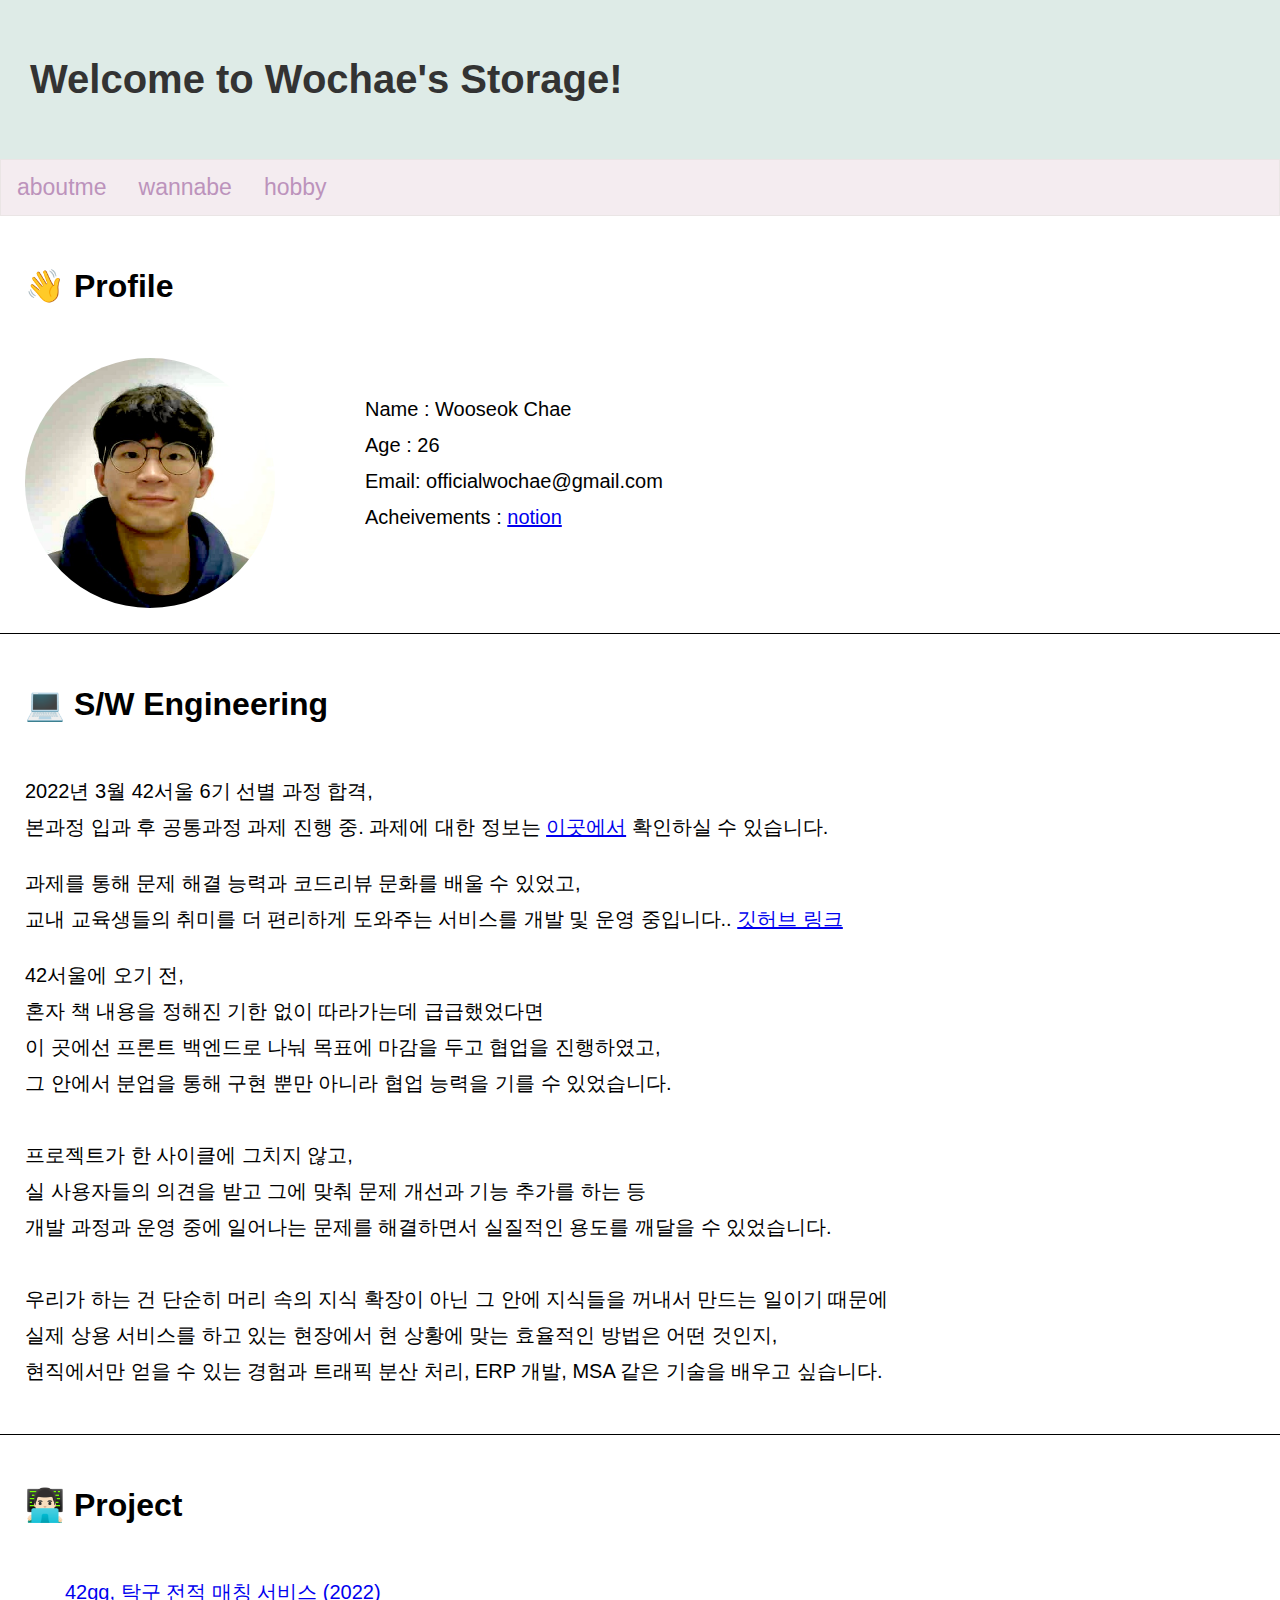
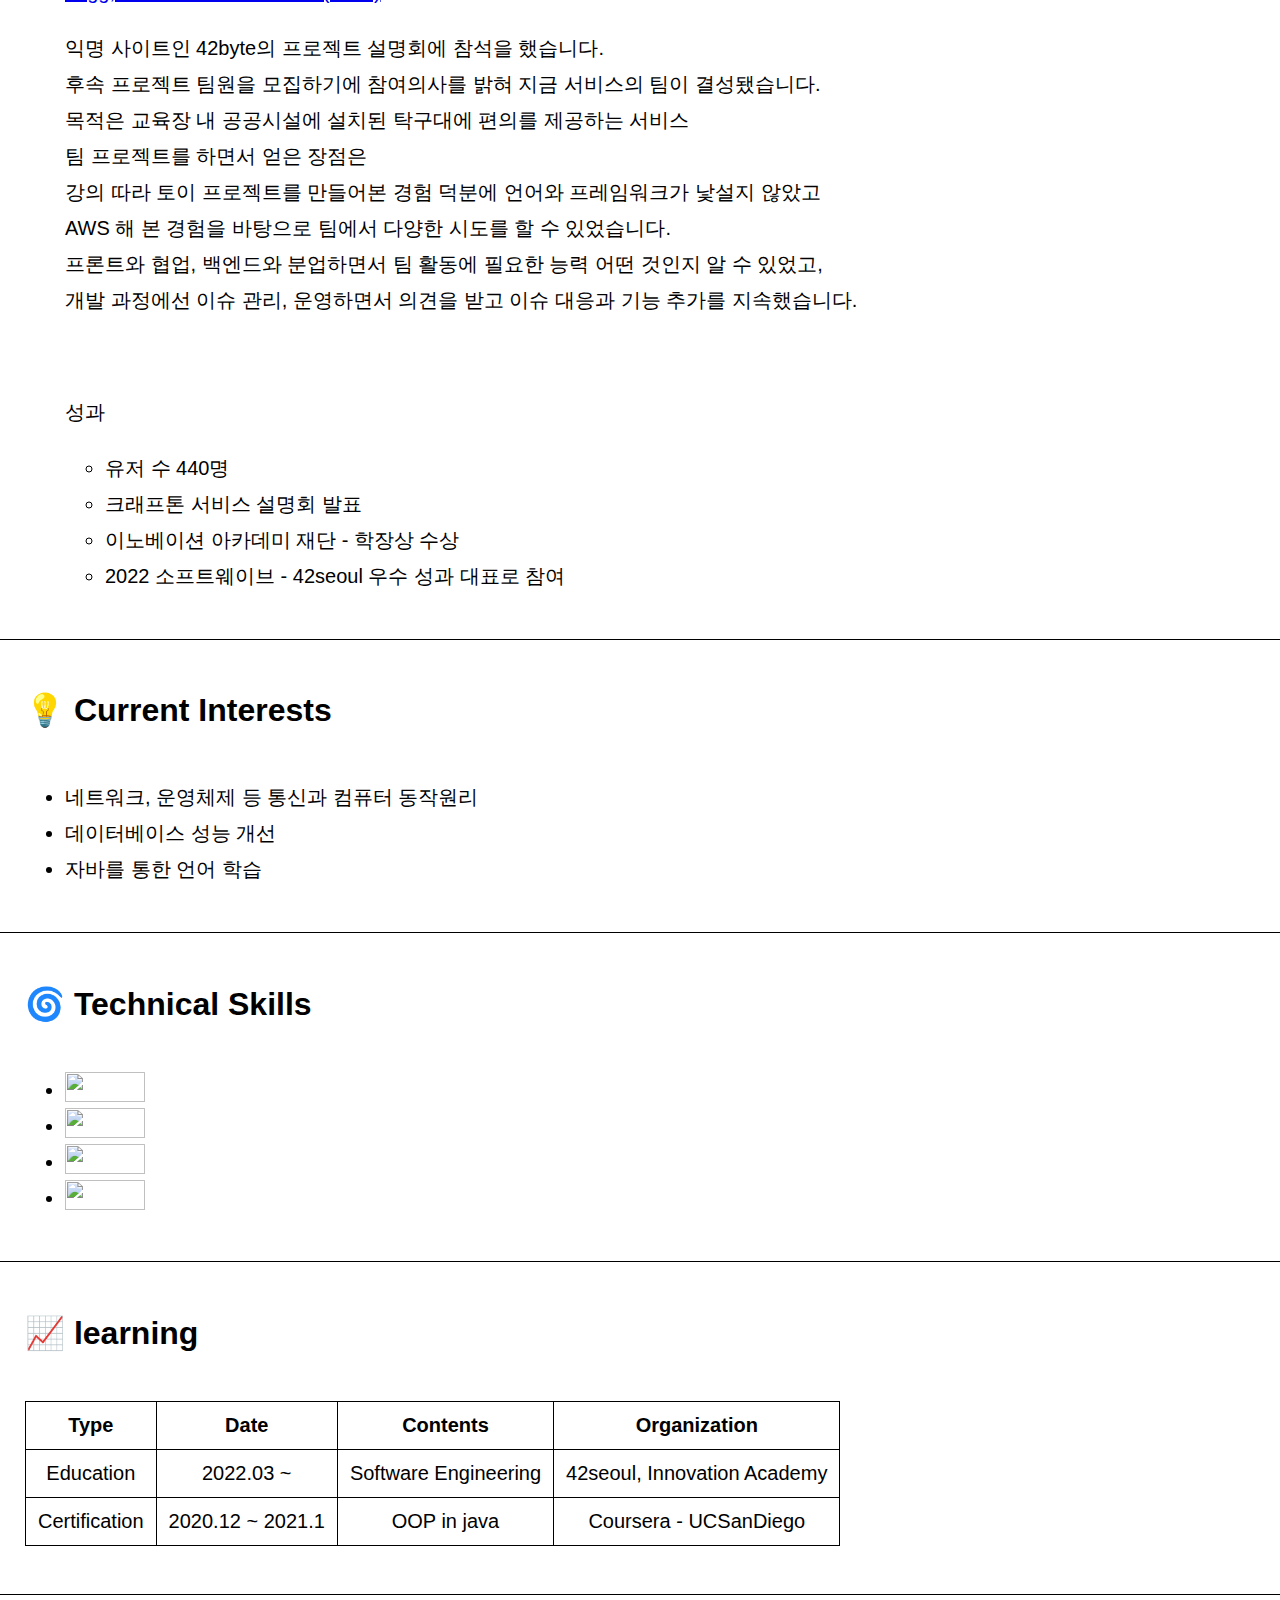
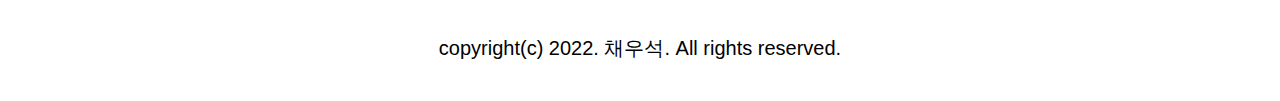
==== aboutme.html @ 33ba352e "Add files via upload" ====
<!doctype html>
<html>
    
    <head>
        <title>Wochae's aboutme.html</title>
        <meta charset="utf-8">
        <link rel="stylesheet" type="text/css" href="aboutme_html.css"/>
    </head>

    <body>
        <header>
            <div class="header">
                <h1> Welcome to Wochae's Storage! </h1>
            </div>
        </header>

        <nav>
            <div class="nav">
                <ul id="ul">
                    <li> <a href="aboutme.html">aboutme</a></li>
                    <li> <a href="wannabe.html">wannabe</a></li>
                    <li> <a href="hobby.html">hobby</a></li>
                </ul>
            </div>
        </nav>

        <main>

            <div class="container">
                <div class="content">
                    <div class="container text">
                        <h2> 👋 Profile </h2>
                        <div class="container img">
                            <img id="myimg" src="wochae.jpg" alt="img">
                        </div>
                        <p> <br>
                            Name : Wooseok Chae <br>
                            Age  : 26 <br>
                            Email: officialwochae@gmail.com <br>
                            Acheivements : <a href="https://mewing-danthus-0a0.notion.site/152cb3b4c38e4b6ea898983ad7b1de63">notion</a>
                        </p>
                    </div>
                </div>
            </div>


            <div class="container">
                <div class="content">
                    <div class="container text">
                        <h2> 💻 S/W Engineering </h2>
                        <p> 2022년 3월 42서울 6기 선별 과정 합격, <br>
                            본과정 입과 후 공통과정 과제 진행 중. 과제에 대한 정보는 <a href="https://www.github.com/wochae/42Cursus">이곳에서</a> 확인하실 수 있습니다.<br>
                        <p> 과제를 통해 문제 해결 능력과 코드리뷰 문화를 배울 수 있었고, <br>
                            교내 교육생들의 취미를 더 편리하게 도와주는 서비스를 개발 및 운영 중입니다.. <a href="https://github.com/42organization/42gg.server.dev">깃허브 링크</a></p>
                        </p>
                        <p> 42서울에 오기 전,<br>
                            혼자 책 내용을 정해진 기한 없이 따라가는데 급급했었다면 <br>
                            이 곳에선 프론트 백엔드로 나눠 목표에 마감을 두고 협업을 진행하였고, <br>
                            그 안에서 분업을 통해 구현 뿐만 아니라 협업 능력을 기를 수 있었습니다. <br>                        
                            <br>
                            프로젝트가 한 사이클에 그치지 않고,<br>
                            실 사용자들의 의견을 받고 그에 맞춰 문제 개선과 기능 추가를 하는 등 <br>
                            개발 과정과 운영 중에 일어나는 문제를 해결하면서 실질적인 용도를 깨달을 수 있었습니다. <br>
                            <br>
                            우리가 하는 건 단순히 머리 속의 지식 확장이 아닌 그 안에 지식들을 꺼내서 만드는 일이기 때문에 <br>
                            실제 상용 서비스를 하고 있는 현장에서 현 상황에 맞는 효율적인 방법은 어떤 것인지, <br>
                            현직에서만 얻을 수 있는 경험과 트래픽 분산 처리, ERP 개발, MSA 같은 기술을 배우고 싶습니다.<br>
                        </p>
                    </div>
                </div>
            </div>
            
            <div class="container">
                <div class="content">
                    <h2 style="font-size: xx-large">👨🏻‍💻 Project </h2>
                    <ul style="line-height: 180%; font-size: 20px;">
                        <a href="https://github.com/42organization/42gg.server.dev">42gg, 탁구 전적 매칭 서비스 (2022)</a><br>
                        <p>
                            익명 사이트인 42byte의 프로젝트 설명회에 참석을 했습니다.<br>
                            후속 프로젝트 팀원을 모집하기에 참여의사를 밝혀 지금 서비스의 팀이 결성됐습니다.<br>
                            목적은 교육장 내 공공시설에 설치된 탁구대에 편의를 제공하는 서비스<br>
                            팀 프로젝트를 하면서 얻은 장점은 <br>
                            강의 따라 토이 프로젝트를 만들어본 경험 덕분에 언어와 프레임워크가 낯설지 않았고 <br>
                            AWS 해 본 경험을 바탕으로 팀에서 다양한 시도를 할 수 있었습니다. <br>
                            프론트와 협업, 백엔드와 분업하면서 팀 활동에 필요한 능력 어떤 것인지 알 수 있었고, <br> 
                            개발 과정에선 이슈 관리, 운영하면서 의견을 받고 이슈 대응과 기능 추가를 지속했습니다. <br>
                        </p>
                        <br>
                        <p> 성과 <br>
                            <ul>
                                <li>유저 수 440명</li> <br>
                                <li>크래프톤 서비스 설명회 발표</li> <br>
                                <li>이노베이션 아카데미 재단 - 학장상 수상</li> <br>
                                <li>2022 소프트웨이브 - 42seoul 우수 성과 대표로 참여</li> <br>
                            </ul>
                        </p>
                    </ul>
                </div>
            </div>
        
            <div class="container">
                <div class="content">
                    <h2 style="font-size: xx-large">💡 Current Interests </h2>
                    <ul id="interest_ul" style="line-height: 180%; font-size: 20px;">
                        <li> 네트워크, 운영체제 등 통신과 컴퓨터 동작원리 </li> <br>
                        <li> 데이터베이스 성능 개선 </li> <br>
                        <li> 자바를 통한 언어 학습 </li> <br>
                    </ul>
                </div>
            </div>
            

            <div class="container">
                <div class="content">
                    <h2 style="font-size: xx-large"> 🌀 Technical Skills</h2>

                    <ul id="interest_ul" style="line-height: 180%; font-size: 20px;">
                        <li><img src="https://img.shields.io/badge/C-A8B9CC?style=for-the-badge&logo=C&logoColor=white"> </li> <br>
                        <li><img src="https://img.shields.io/badge/JAVA-007396?style=for-the-badge&logo=JAVA&logoColor=white"></li> <br>
                        <li><img src="https://img.shields.io/badge/MySQL-4479A1?style=for-the-badge&logo=MySQL&logoColor=white"></li> <br>
                        <li><img src="https://img.shields.io/badge/python-3670A0?style=for-the-badge&logo=python&logoColor=ffdd54"/></li><br>
                    </ul>
                </div>
            </div>
            
            <div class="container">
                <div class="content">
                    <h2 style="font-size: xx-large"> 📈 learning </h2>
                    <div class="table" style="font-size: 20px">
                        <table style="border-collapse:collapse">
                            <tr>
                                <th> Type </th>
                                <th> Date </th>
                                <th> Contents </th>
                                <th> Organization </th>
                            </tr>
                    
                            <tr>
                                <td> Education </td>
                                <td> 2022.03 ~ </td>
                                <td> Software Engineering </td>
                                <td> 42seoul, Innovation Academy </td>
                            </tr>
                    
                            <tr>
                                <td> Certification </td>
                                <td> 2020.12 ~ 2021.1</td>
                                <td> OOP in java </td>
                                <td> Coursera - UCSanDiego </td>
                            </tr>
    
                        </table>
                        <br>
                </div>
            </div>
        </main> 

        <footer>
            <div class="footer">    
                <div class="footertext">
                    <p>copyright(c) 2022. 채우석. All rights reserved.</p>
                </div> 
            </div>
        </footer>

    </body>
</html>
---- aboutme_html.css ----
@charset "utf-8";

*{
    box-sizing: border-box;
}

body {
  font-family: Arial, Helvetica, sans-serif;
  margin: 0;
}
  

.header {
  width: 100%;
  padding: 30px;
  text-align: left;
  background: rgb(222, 235, 231);
  color: rgb(51, 51, 51);
  font-size: 20px;
}
  
.nav {
    width: 100%;
    overflow: hidden;
    background-color: rgb(172, 139, 181);
    position: sticky;
    position: -webkit-sticky; 
    top: 0;
}

#ul{
    list-style-type: none;
    font-size: 23px;
    margin: 0px;
    padding: 0px;
    overflow: auto;
    background-color: rgb(244, 236, 240);
    border: 1px solid rgb(234, 229, 229);
}

li{
    float: left;
}

li a{
    text-align: center;
    display:block;
    color: rgb(188, 147, 188);
    padding: 14px 16px;
    text-decoration: none;
}

li a:hover:not(.active){
    background-color: rgb(230, 251, 254);
}

.container {   
    background-color: white;
    margin:0 auto;
}

.img-wrapper{
    text-align: center;
    margin-left: 23%;
    margin-right: 23%;
}

#myimg{
    margin-top: 3px;
    width: 250px;
    height: 250px;
    float: left;
    border-radius: 50%;
}

  
.container img{

    width: 80px;
    height: 30px;
    float: left;
    vertical-align: bottom;
    margin-right: 90px;
    border-radius: 1%; 
}
  
.container h2{
    padding-bottom: 23px;
    font-size: xx-large;
    position: top; 
    /*border-bottom: solid;
    border-width: 1px; */
    margin-right: 385px 
}
  
  
p{
    font-size: 20px;
    line-height: 180%;
}
   
.content{
    width: 100%;
    background-color: white;
    padding: 25px;
    float: left;
    border-bottom: solid;
    border-width: 1px;
}

.table{
    width:fit-content; text-align:center;
}
.table tr{                            /*<tr>태그는 테이블에서 열을 구분해 줍니다.*/
    background-color:white
}

td, th{
    border : 1px solid black; border-collapse : collapse;
    padding: 12px;
}

.footer{
    width: 100%;
    clear: both;
    text-align: center;
    background: white;
    padding: 5px;
}

.img-wrapper{
    text-align: center;
    margin-top: 20px;
    margin-right: 10px;
    margin-bottom: 10px;
}

.footer img{
    width: 50px;
    height: 50px;
    float: right;
    text-align: center;
    margin-top: 20px;
    margin-right: 2px;
    border-radius: 50%; /* 그림을 둥글게*/
    ;
 }

.footertext{
    font-size: 15px;
    padding: 10px;
}
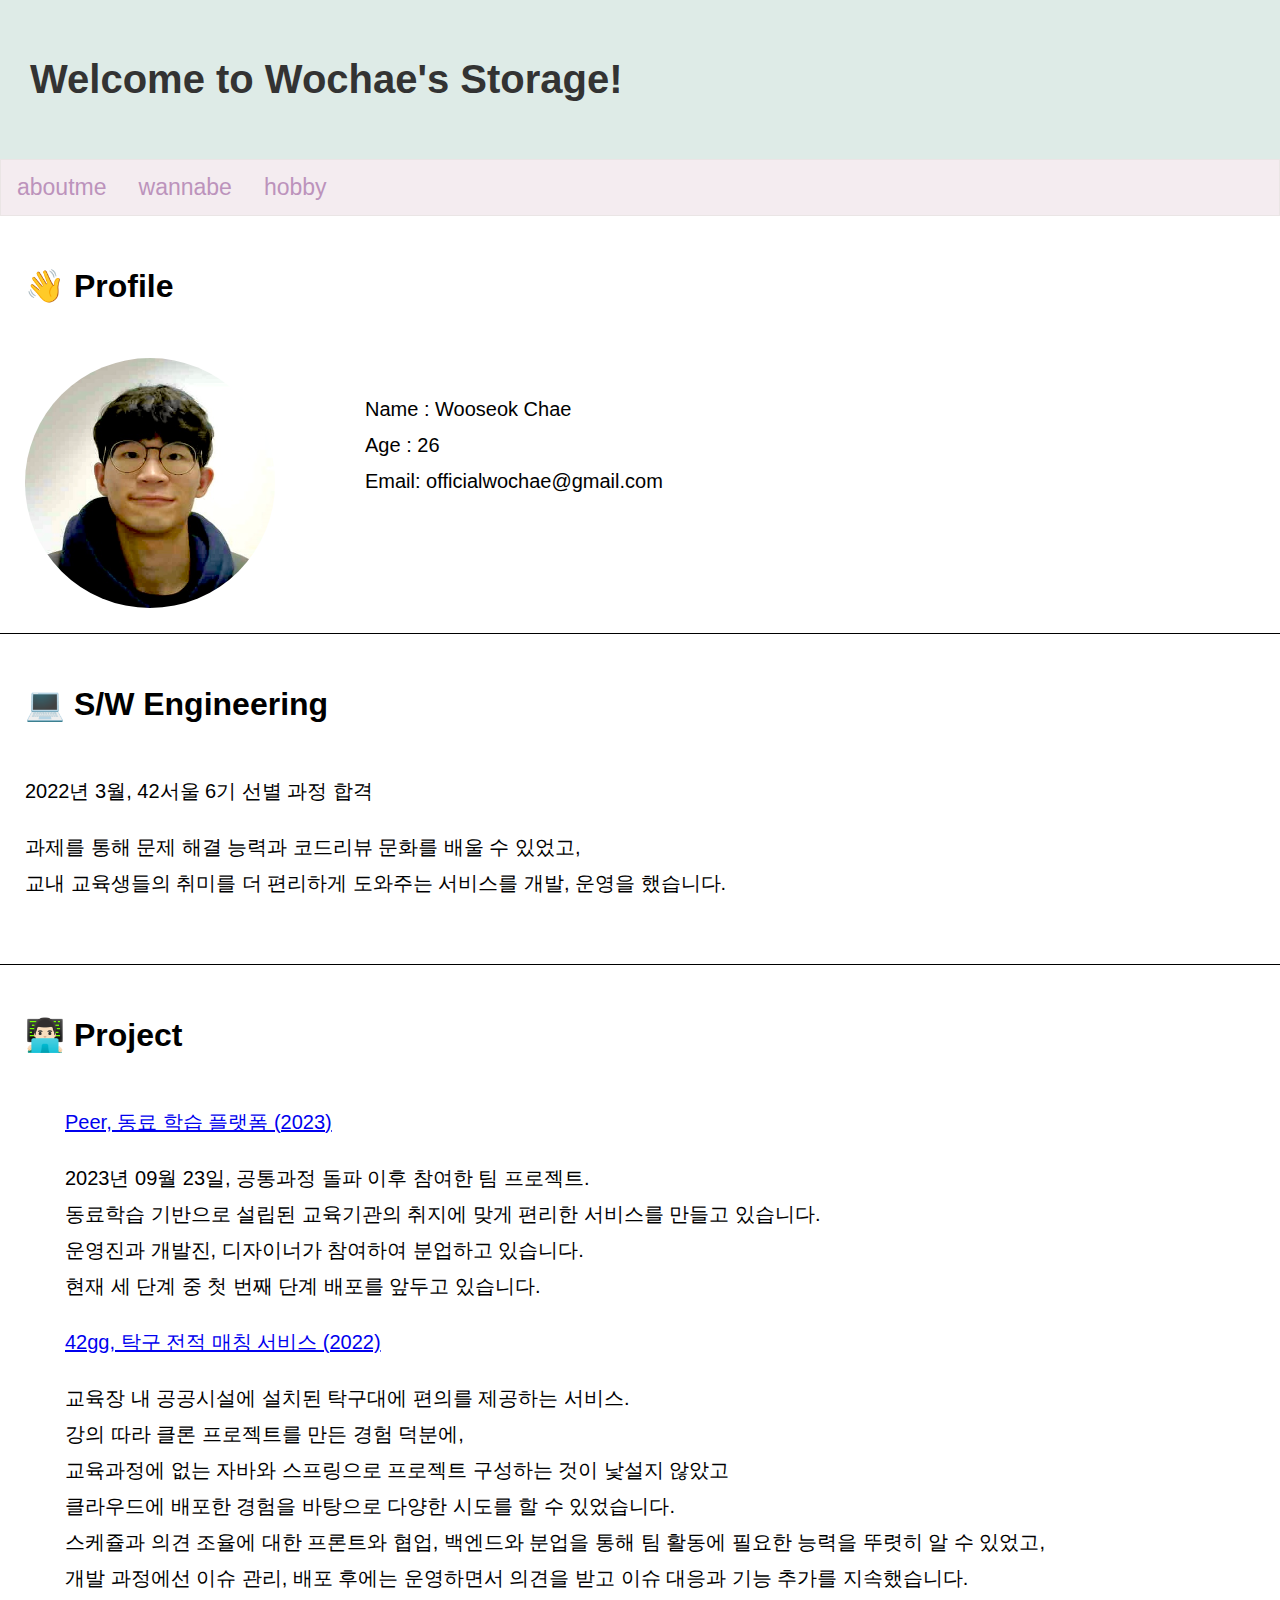
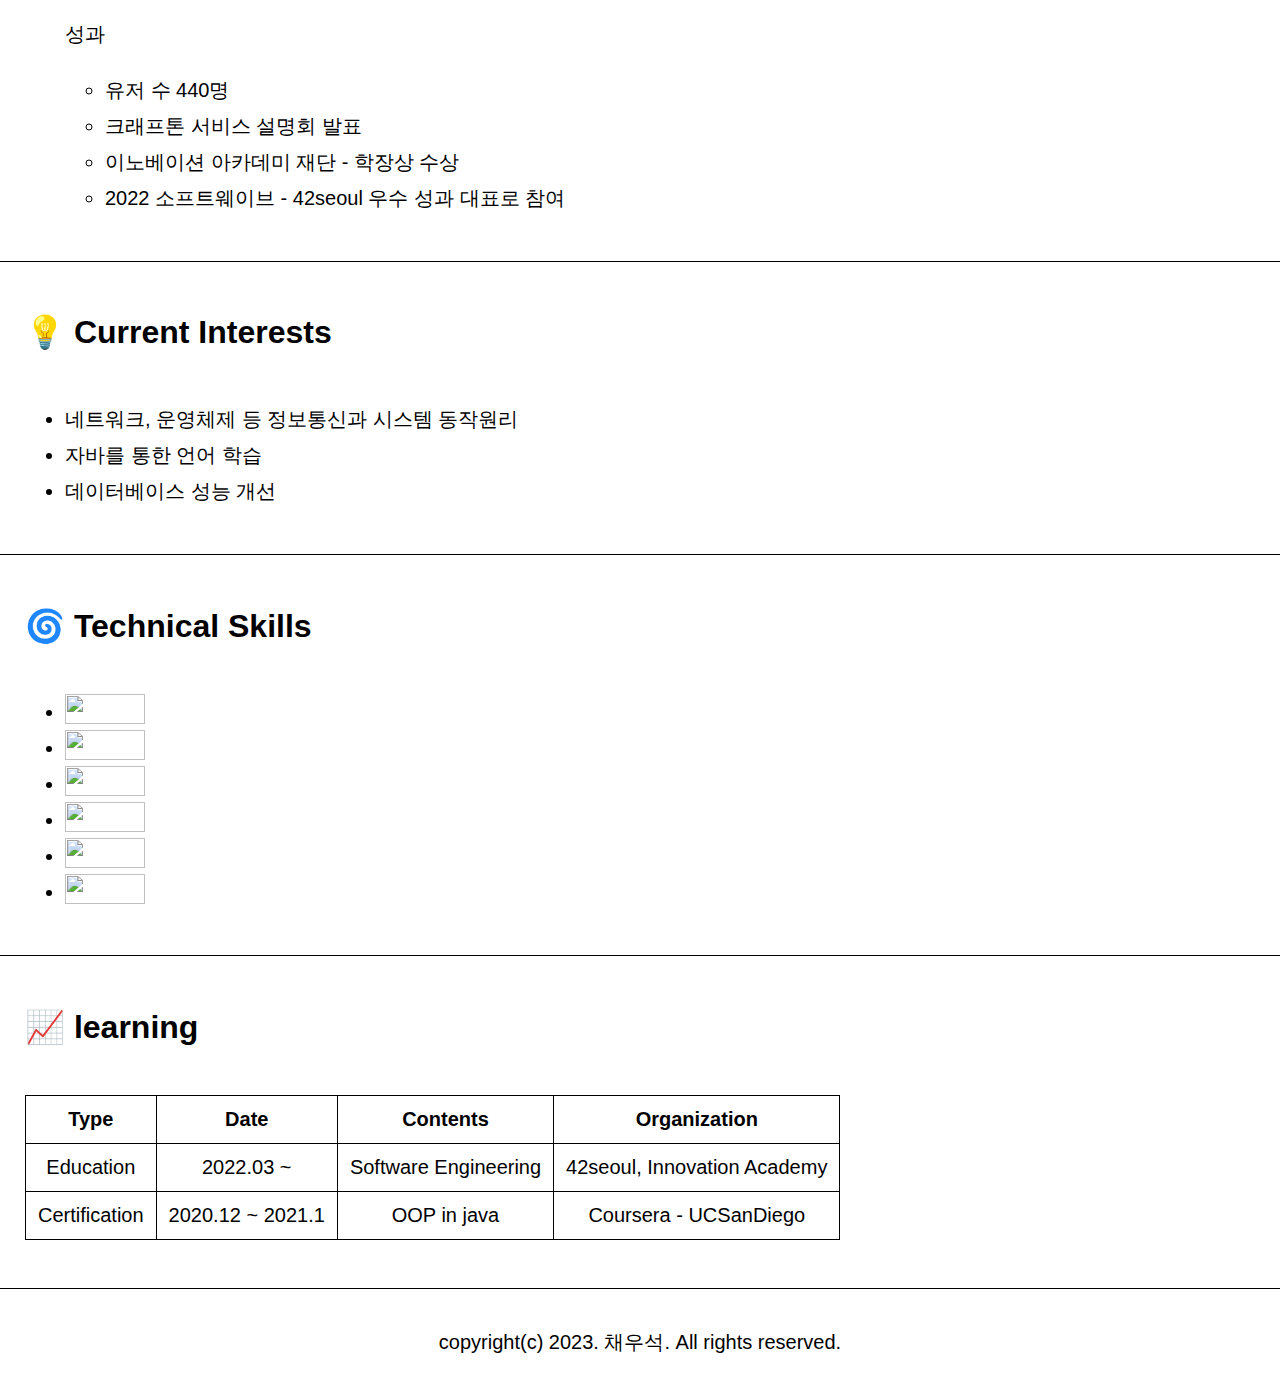
==== commit c5fca8bf: "docs(readme): change something nu" ====
--- a/aboutme.html
+++ b/aboutme.html
@@ -25,7 +25,6 @@
         </nav>
 
         <main>
-
             <div class="container">
                 <div class="content">
                     <div class="container text">
@@ -37,7 +36,6 @@
                             Name : Wooseok Chae <br>
                             Age  : 26 <br>
                             Email: officialwochae@gmail.com <br>
-                            Acheivements : <a href="https://mewing-danthus-0a0.notion.site/152cb3b4c38e4b6ea898983ad7b1de63">notion</a>
                         </p>
                     </div>
                 </div>
@@ -48,44 +46,34 @@
                 <div class="content">
                     <div class="container text">
                         <h2> 💻 S/W Engineering </h2>
-                        <p> 2022년 3월 42서울 6기 선별 과정 합격, <br>
-                            본과정 입과 후 공통과정 과제 진행 중. 과제에 대한 정보는 <a href="https://www.github.com/wochae/42Cursus">이곳에서</a> 확인하실 수 있습니다.<br>
+                        <p> 2022년 3월,  42서울 6기 선별 과정 합격 <br>
                         <p> 과제를 통해 문제 해결 능력과 코드리뷰 문화를 배울 수 있었고, <br>
-                            교내 교육생들의 취미를 더 편리하게 도와주는 서비스를 개발 및 운영 중입니다.. <a href="https://github.com/42organization/42gg.server.dev">깃허브 링크</a></p>
+                            교내 교육생들의 취미를 더 편리하게 도와주는 서비스를 개발, 운영을 했습니다.
                         </p>
-                        <p> 42서울에 오기 전,<br>
-                            혼자 책 내용을 정해진 기한 없이 따라가는데 급급했었다면 <br>
-                            이 곳에선 프론트 백엔드로 나눠 목표에 마감을 두고 협업을 진행하였고, <br>
-                            그 안에서 분업을 통해 구현 뿐만 아니라 협업 능력을 기를 수 있었습니다. <br>                        
-                            <br>
-                            프로젝트가 한 사이클에 그치지 않고,<br>
-                            실 사용자들의 의견을 받고 그에 맞춰 문제 개선과 기능 추가를 하는 등 <br>
-                            개발 과정과 운영 중에 일어나는 문제를 해결하면서 실질적인 용도를 깨달을 수 있었습니다. <br>
-                            <br>
-                            우리가 하는 건 단순히 머리 속의 지식 확장이 아닌 그 안에 지식들을 꺼내서 만드는 일이기 때문에 <br>
-                            실제 상용 서비스를 하고 있는 현장에서 현 상황에 맞는 효율적인 방법은 어떤 것인지, <br>
-                            현직에서만 얻을 수 있는 경험과 트래픽 분산 처리, ERP 개발, MSA 같은 기술을 배우고 싶습니다.<br>
-                        </p>
+                        <br>
+                        
                     </div>
                 </div>
             </div>
-            
             <div class="container">
                 <div class="content">
                     <h2 style="font-size: xx-large">👨🏻‍💻 Project </h2>
                     <ul style="line-height: 180%; font-size: 20px;">
+                        <a href="https://github.com/peer-42seoul/Peer-Backend">Peer, 동료 학습 플랫폼 (2023)</a>
+                        <p> 2023년 09월 23일, 공통과정 돌파 이후 참여한 팀 프로젝트. <br>
+                            동료학습 기반으로 설립된 교육기관의 취지에 맞게 편리한 서비스를 만들고 있습니다. <br>
+                            운영진과 개발진, 디자이너가 참여하여 분업하고 있습니다. <br>
+                            현재 세 단계 중 첫 번째 단계 배포를 앞두고 있습니다. <br>
+                        </p>
                         <a href="https://github.com/42organization/42gg.server.dev">42gg, 탁구 전적 매칭 서비스 (2022)</a><br>
                         <p>
-                            익명 사이트인 42byte의 프로젝트 설명회에 참석을 했습니다.<br>
-                            후속 프로젝트 팀원을 모집하기에 참여의사를 밝혀 지금 서비스의 팀이 결성됐습니다.<br>
-                            목적은 교육장 내 공공시설에 설치된 탁구대에 편의를 제공하는 서비스<br>
-                            팀 프로젝트를 하면서 얻은 장점은 <br>
-                            강의 따라 토이 프로젝트를 만들어본 경험 덕분에 언어와 프레임워크가 낯설지 않았고 <br>
-                            AWS 해 본 경험을 바탕으로 팀에서 다양한 시도를 할 수 있었습니다. <br>
-                            프론트와 협업, 백엔드와 분업하면서 팀 활동에 필요한 능력 어떤 것인지 알 수 있었고, <br> 
-                            개발 과정에선 이슈 관리, 운영하면서 의견을 받고 이슈 대응과 기능 추가를 지속했습니다. <br>
+                            교육장 내 공공시설에 설치된 탁구대에 편의를 제공하는 서비스.<br>
+                            강의 따라 클론 프로젝트를 만든 경험 덕분에, <br>
+                            교육과정에 없는 자바와 스프링으로 프로젝트 구성하는 것이 낯설지 않았고 <br>
+                            클라우드에 배포한 경험을 바탕으로 다양한 시도를 할 수 있었습니다. <br>
+                            스케쥴과 의견 조율에 대한 프론트와 협업, 백엔드와 분업을 통해 팀 활동에 필요한 능력을 뚜렷히 알 수 있었고, <br> 
+                            개발 과정에선 이슈 관리, 배포 후에는 운영하면서 의견을 받고 이슈 대응과 기능 추가를 지속했습니다. <br>
                         </p>
-                        <br>
                         <p> 성과 <br>
                             <ul>
                                 <li>유저 수 440명</li> <br>
@@ -102,9 +90,9 @@
                 <div class="content">
                     <h2 style="font-size: xx-large">💡 Current Interests </h2>
                     <ul id="interest_ul" style="line-height: 180%; font-size: 20px;">
-                        <li> 네트워크, 운영체제 등 통신과 컴퓨터 동작원리 </li> <br>
+                        <li> 네트워크, 운영체제 등 정보통신과 시스템 동작원리 </li> <br>
+                        <li> 자바를 통한 언어 학습 </li> <br>
                         <li> 데이터베이스 성능 개선 </li> <br>
-                        <li> 자바를 통한 언어 학습 </li> <br>
                     </ul>
                 </div>
             </div>
@@ -113,12 +101,13 @@
             <div class="container">
                 <div class="content">
                     <h2 style="font-size: xx-large"> 🌀 Technical Skills</h2>
-
                     <ul id="interest_ul" style="line-height: 180%; font-size: 20px;">
-                        <li><img src="https://img.shields.io/badge/C-A8B9CC?style=for-the-badge&logo=C&logoColor=white"> </li> <br>
-                        <li><img src="https://img.shields.io/badge/JAVA-007396?style=for-the-badge&logo=JAVA&logoColor=white"></li> <br>
+                        <li><img src="https://img.shields.io/badge/C-A8B9CC?style=for-the-badge&logo=C&logoColor=white"> <br></li> <br>
+                        <li><img src="https://img.shields.io/badge/-Java-007396?style=for-the-badge&logo=java&logoColor=white&color=007396"/></li> <br>
+                        <li><img src="https://img.shields.io/badge/-TypeScript-informational?style=for-the-badge&logo=typescript&logoColor=white&color=3178C6"/></li><br>
+                        <li><img src="https://img.shields.io/badge/-Spring-6DB33F?style=for-the-badge&logo=spring&logoColor=white&color=6DB33F"/></li><br>
+                        <li><img src="https://img.shields.io/badge/nestjs-%23E0234E.svg?style=for-the-badge&logo=nestjs&logoColor=white"/></li><br>
                         <li><img src="https://img.shields.io/badge/MySQL-4479A1?style=for-the-badge&logo=MySQL&logoColor=white"></li> <br>
-                        <li><img src="https://img.shields.io/badge/python-3670A0?style=for-the-badge&logo=python&logoColor=ffdd54"/></li><br>
                     </ul>
                 </div>
             </div>
@@ -158,7 +147,7 @@
         <footer>
             <div class="footer">    
                 <div class="footertext">
-                    <p>copyright(c) 2022. 채우석. All rights reserved.</p>
+                    <p>copyright(c) 2023. 채우석. All rights reserved.</p>
                 </div> 
             </div>
         </footer>
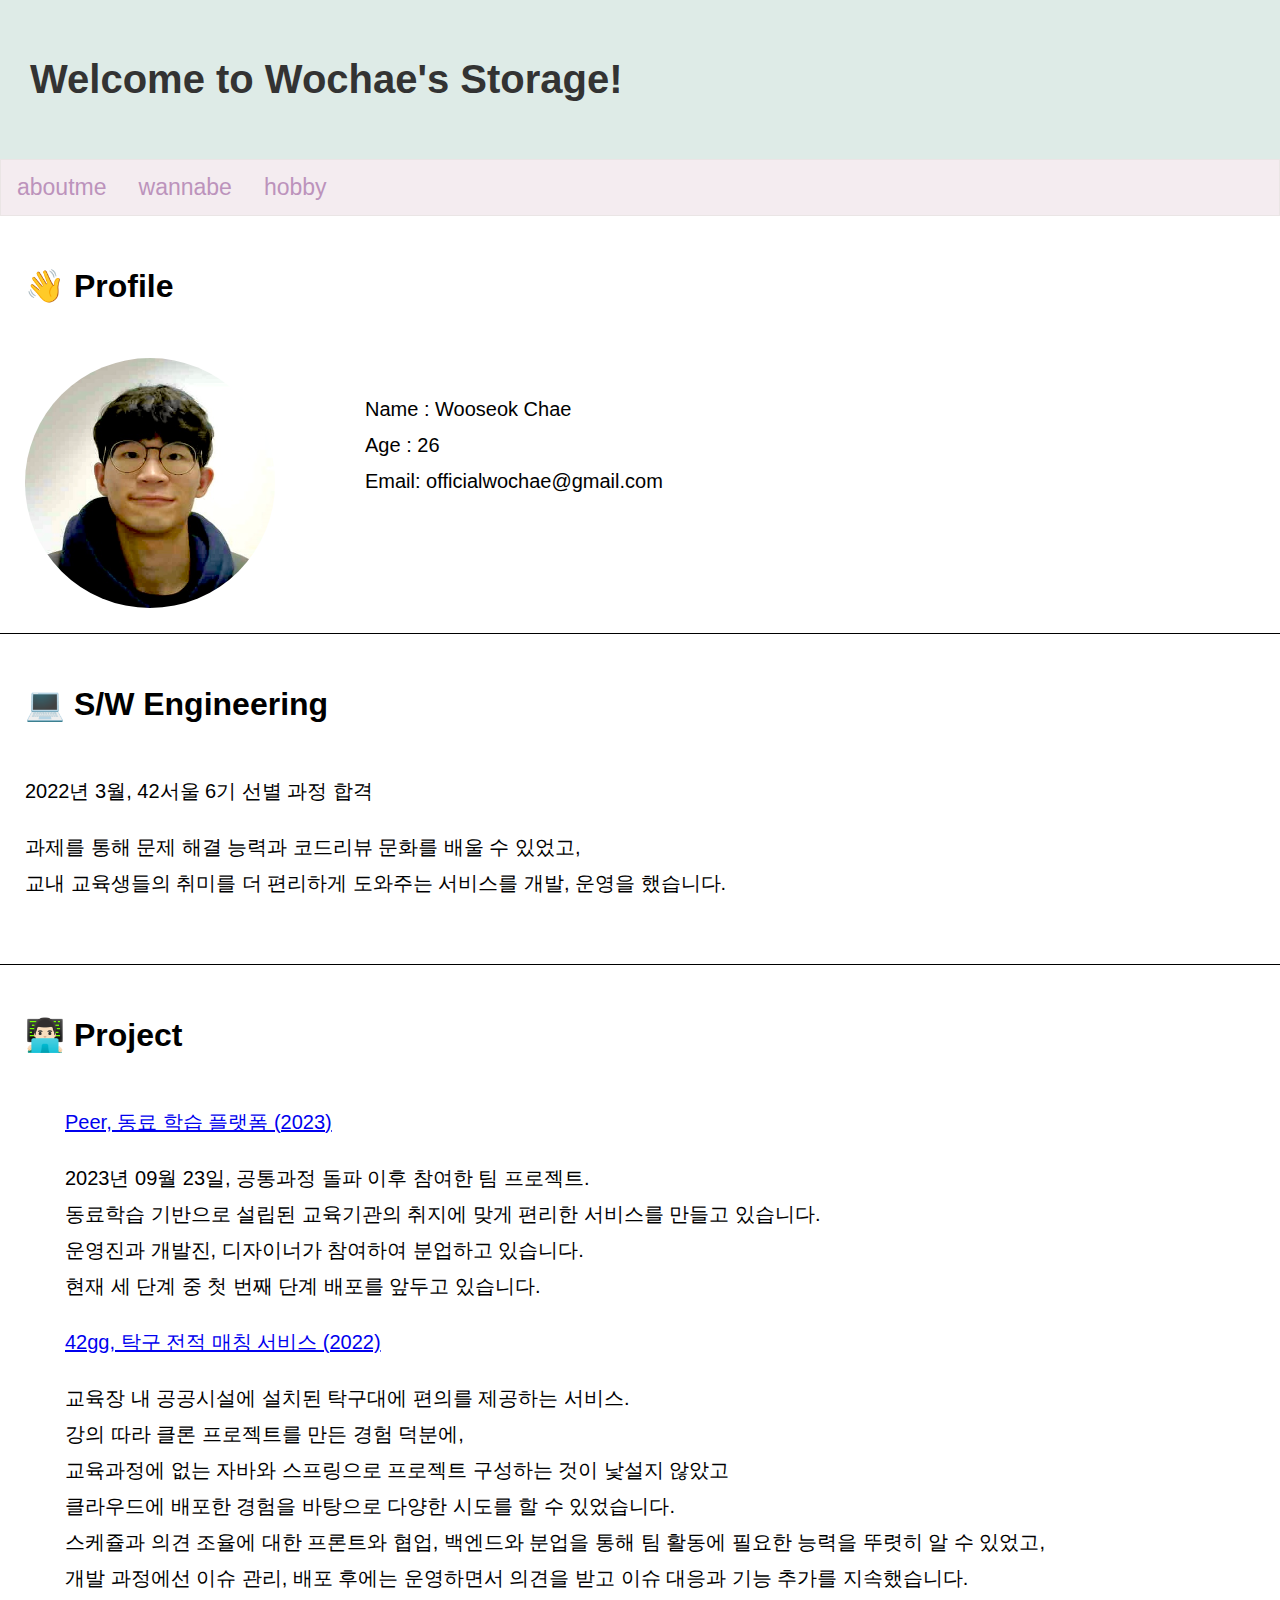
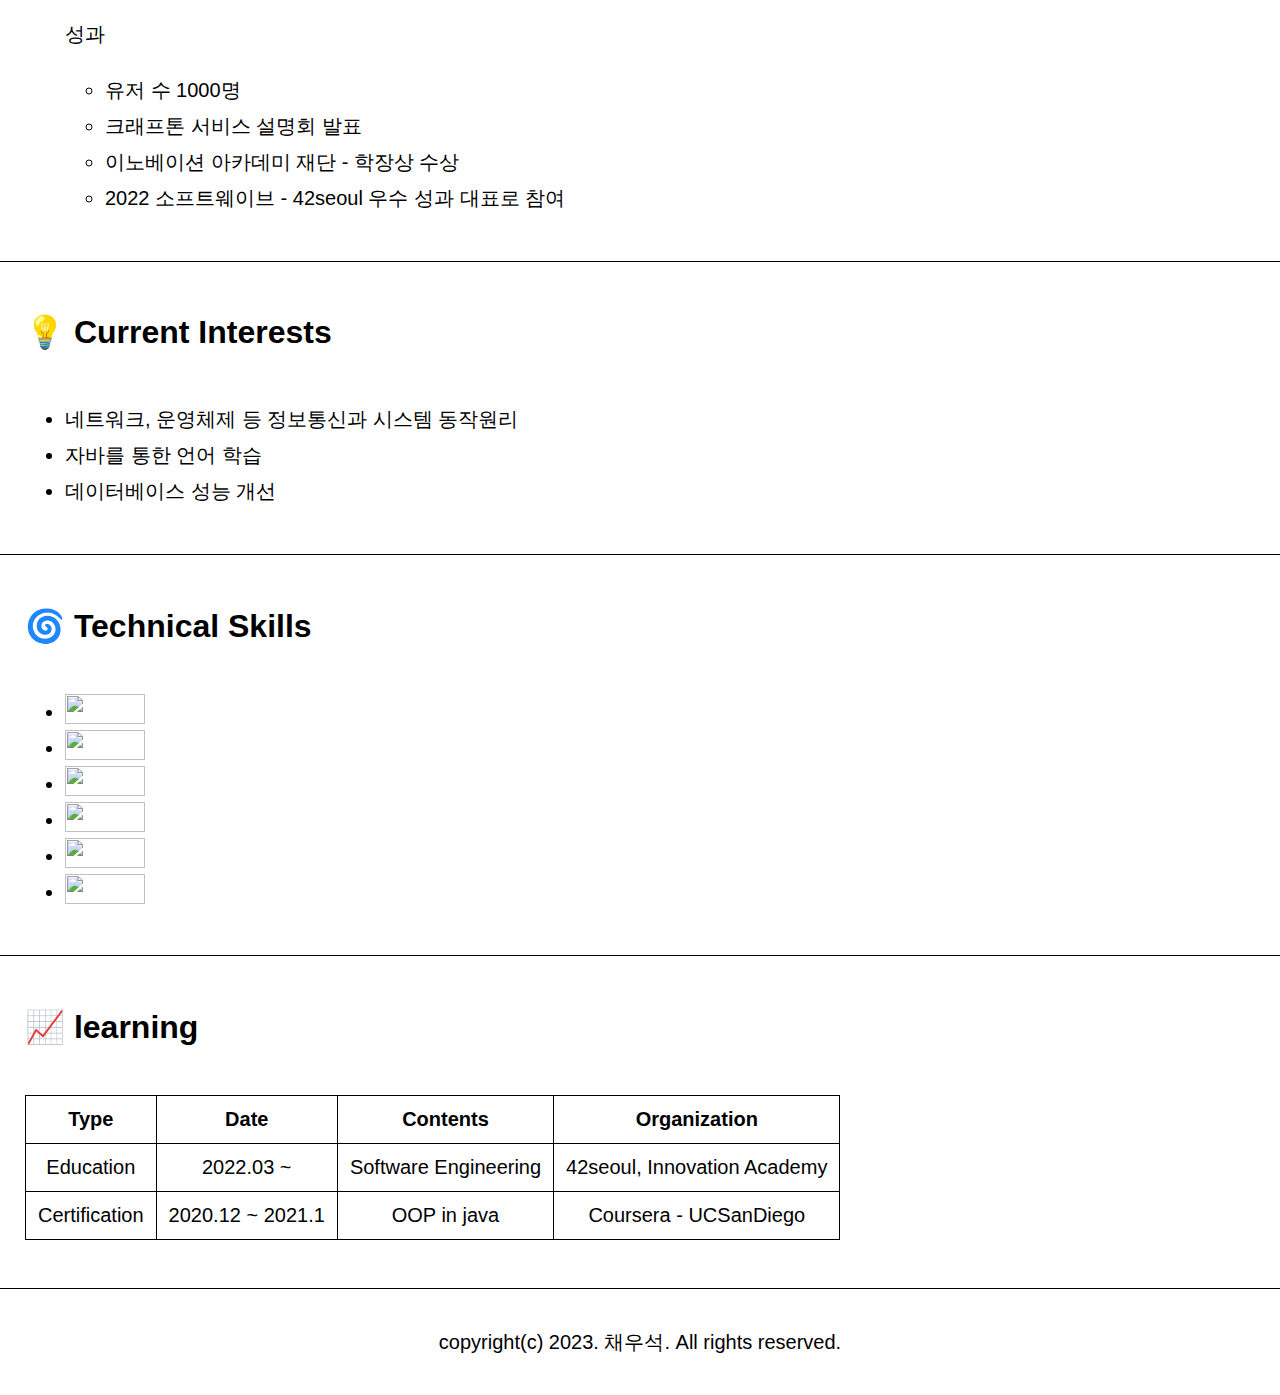
==== commit 9fb1a967: "Update aboutme.html" ====
--- a/aboutme.html
+++ b/aboutme.html
@@ -76,7 +76,7 @@
                         </p>
                         <p> 성과 <br>
                             <ul>
-                                <li>유저 수 440명</li> <br>
+                                <li>유저 수 1000명</li> <br>
                                 <li>크래프톤 서비스 설명회 발표</li> <br>
                                 <li>이노베이션 아카데미 재단 - 학장상 수상</li> <br>
                                 <li>2022 소프트웨이브 - 42seoul 우수 성과 대표로 참여</li> <br>
@@ -153,4 +153,4 @@
         </footer>
 
     </body>
-</html>+</html>
